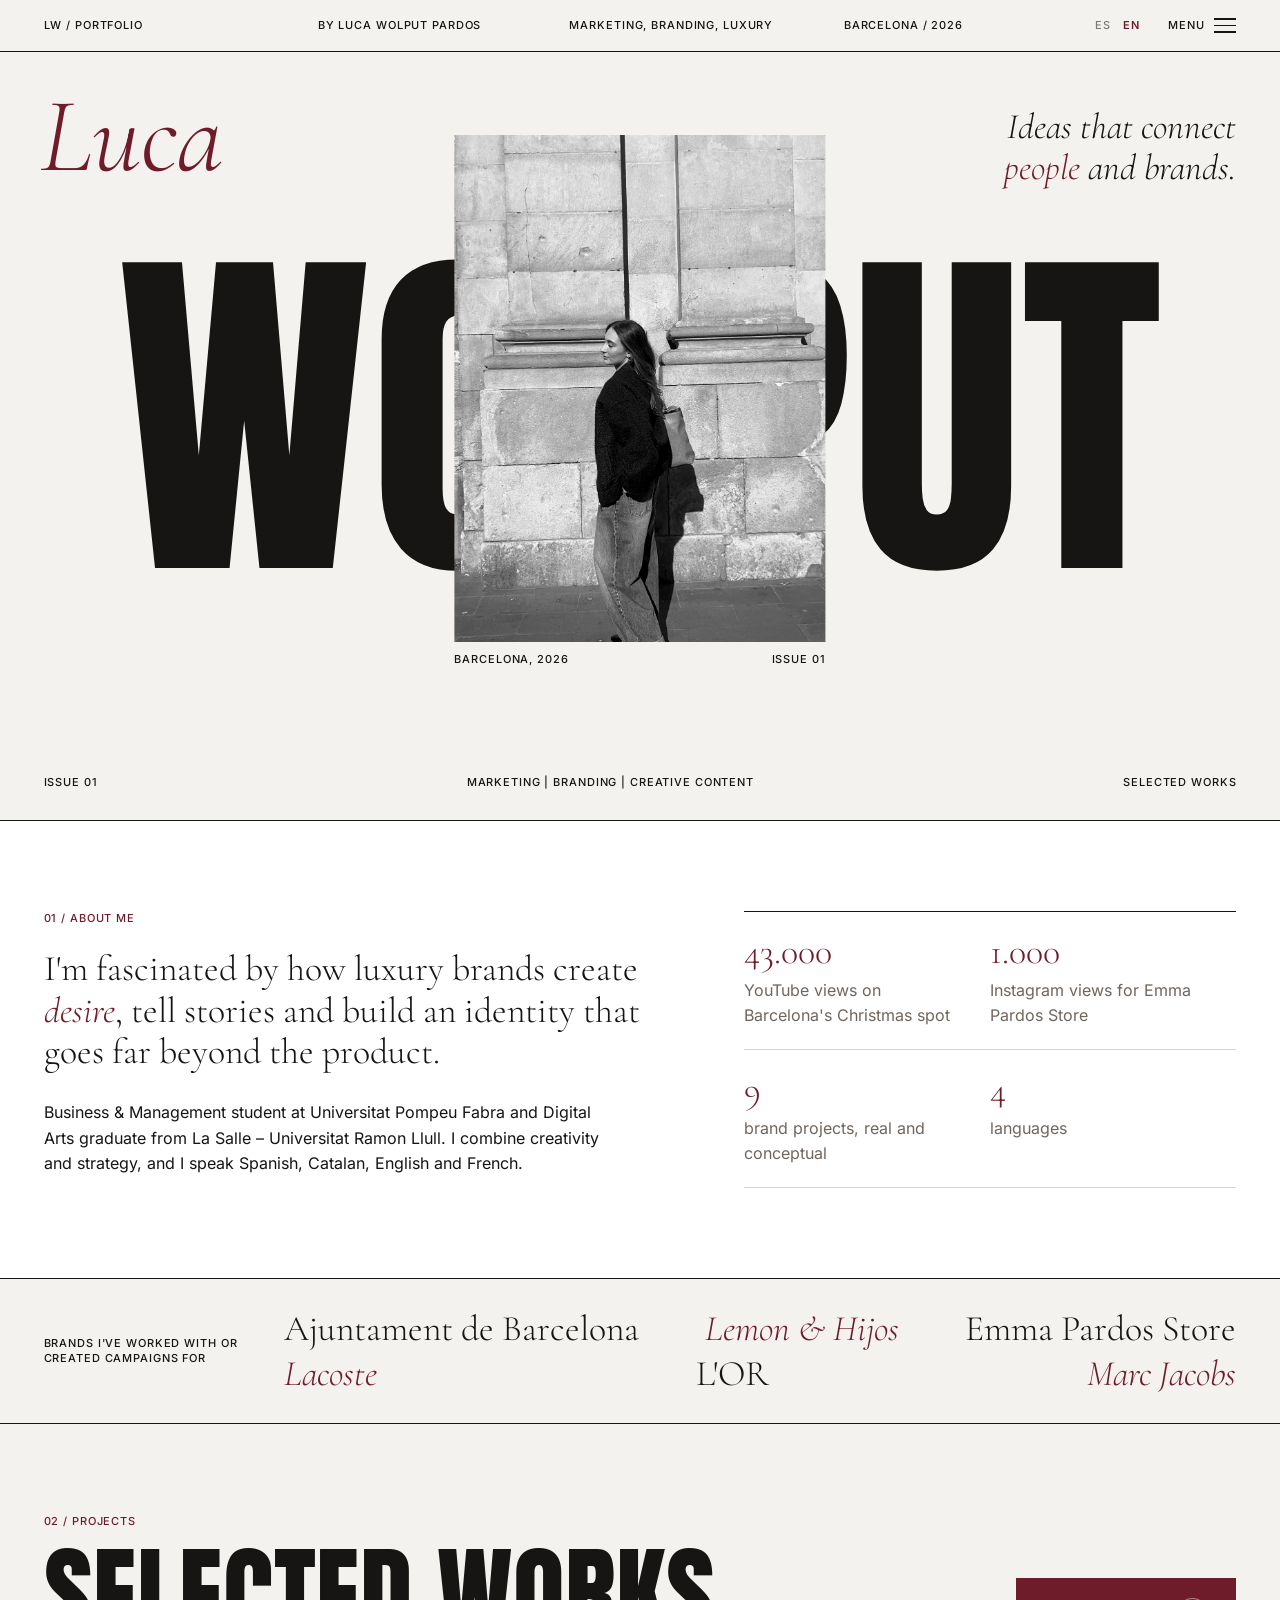
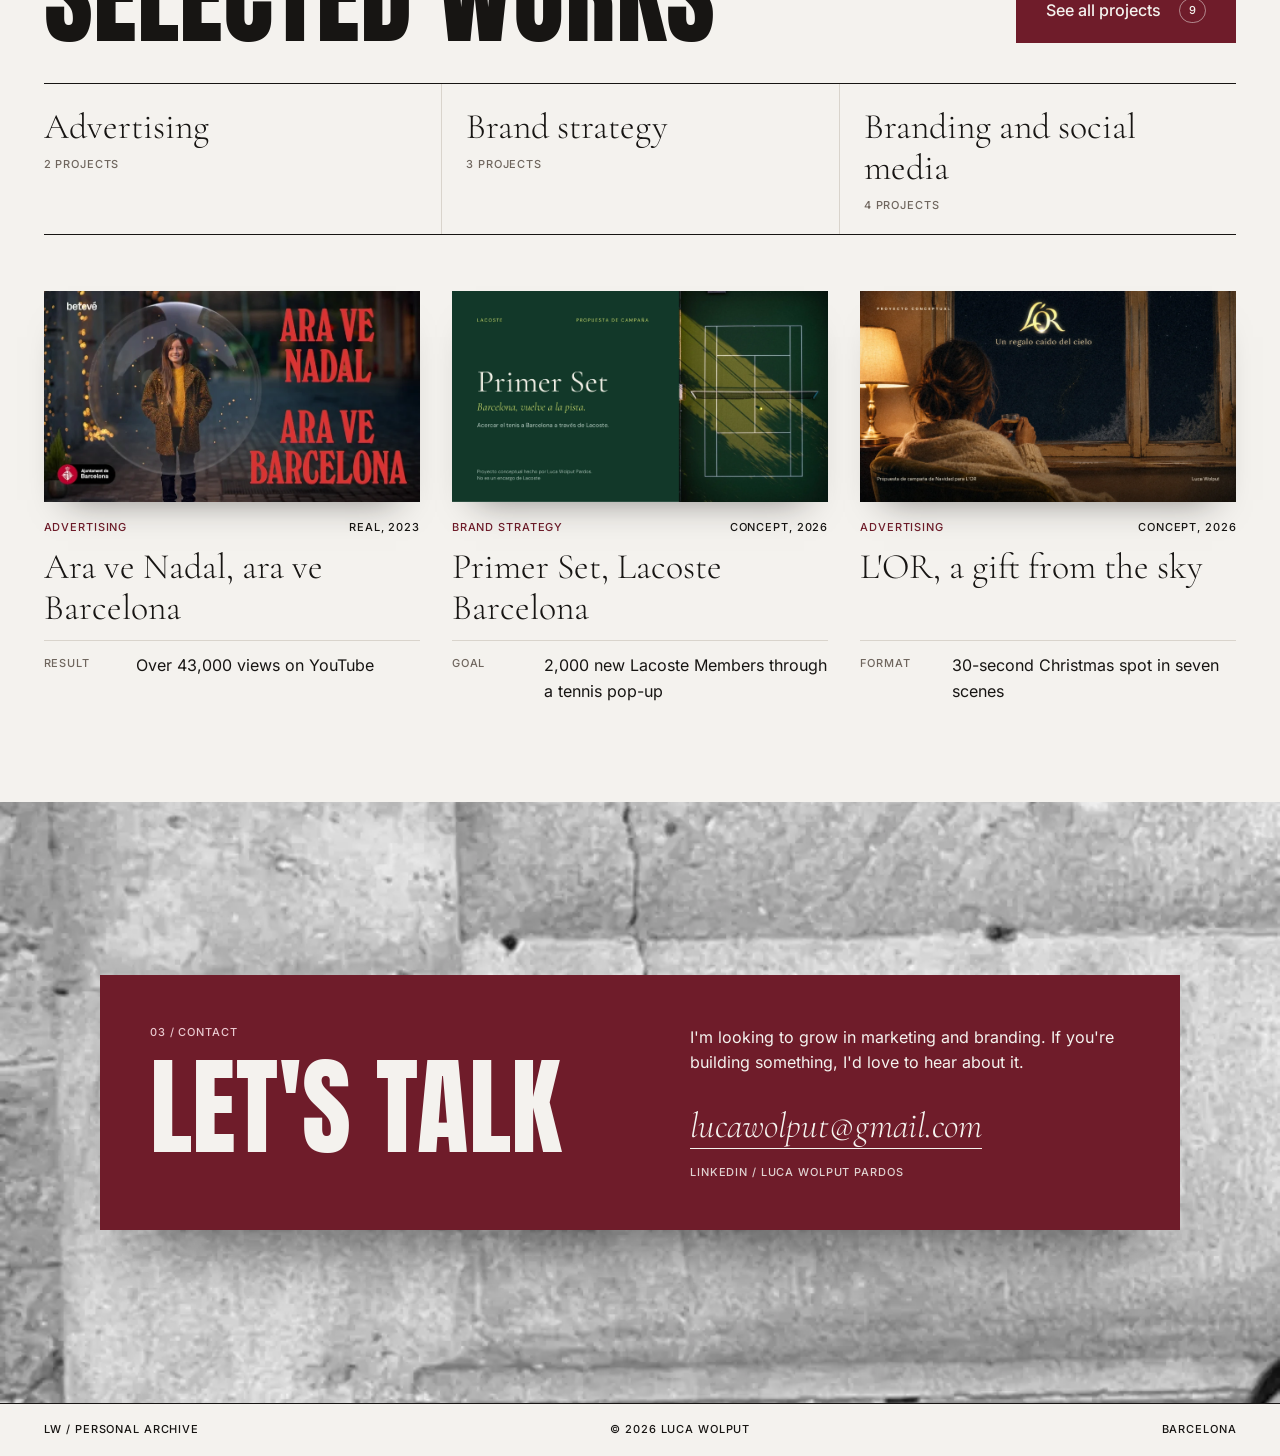
==== index.html @ 98c12f98 "Home de lujo con animaciones (sin publicar) Co-Authored-By: Claude Opus 5.5 <noreply@anthropic.com> " ====
<!DOCTYPE html>
<html lang="es">
<head>
  <meta charset="utf-8">
  <meta name="viewport" content="width=device-width, initial-scale=1">
  <title>Luca Wolput | Marketing, branding & luxury</title>
  <meta name="description" content="Portfolio de Luca Wolput: marketing, branding y estrategia de marca en Barcelona.">
  <link rel="icon" href="assets/img/favicon.svg" type="image/svg+xml">
  <link rel="preload" href="assets/fonts/anton-latin-400-normal.woff2" as="font" type="font/woff2" crossorigin>
  <link rel="preload" href="assets/fonts/cormorant-garamond-latin-300-italic.woff2" as="font" type="font/woff2" crossorigin>
  <link rel="stylesheet" href="assets/css/style.css">
</head>
<body class="is-loading">
  <a class="skip small" href="#main">Saltar al contenido</a>

  <!-- Cabecera de revista -->
  <header class="chrome small">
    <a href="#inicio" data-k="chrome.brand"></a>
    <span class="chrome__hide" data-k="chrome.by"></span>
    <span class="chrome__hide" data-k="chrome.field"></span>
    <span class="chrome__hide" data-k="chrome.place"></span>
    <span class="chrome__right">
      <span class="lang" role="group" aria-label="Idioma / Language">
        <button type="button" data-lang="es">ES</button>
        <button type="button" data-lang="en">EN</button>
      </span>
      <button type="button" class="burger" aria-expanded="false" aria-controls="menu">
        <span data-k="chrome.menu"></span><i aria-hidden="true"><b></b><b></b><b></b></i>
      </button>
    </span>
  </header>

  <!-- Menú: índice a pantalla completa -->
  <div class="menu" id="menu" aria-hidden="true">
    <div class="menu__inner">
      <div class="menu__top">
        <span class="small menu__label" data-k="menu.label"></span>
        <button type="button" class="menu__close small" data-k="chrome.close"></button>
      </div>
      <p class="menu__title" data-k="menu.title"></p>
      <ol class="menu__list" id="menu-list"></ol>
    </div>
  </div>

  <main id="main">
    <!-- Portada -->
    <section class="cover" id="inicio">
      <p class="cover__first" data-k="name_first"></p>
      <p class="cover__tag phrase"><span data-k="cover.tagline_before"></span> <em data-k="cover.tagline_accent"></em> <span data-k="cover.tagline_after"></span></p>
      <h1 class="cover__word"><span class="sr-only" data-k="name_first"></span> <span data-k="name_last"></span></h1>
      <figure class="cover__photo">
        <img data-src="cover.photo" data-alt="cover.photo_alt" width="1100" height="1467" fetchpriority="high">
        <figcaption class="small"><span data-k="cover.photo_caption_left"></span><span data-k="cover.photo_caption_right"></span></figcaption>
      </figure>
      <div class="cover__foot small"><span data-k="cover.foot_left"></span><span data-k="cover.foot_center"></span><span data-k="cover.foot_right"></span></div>
    </section>

    <!-- Sobre mí y cifras -->
    <section class="about" id="sobre-mi">
      <div>
        <span class="small label" data-reveal data-k="about.label"></span>
        <p class="phrase" data-reveal><span data-k="about.quote_before"></span> <em data-k="about.quote_accent"></em><span data-k="about.quote_after"></span></p>
        <p class="about__text" data-reveal data-k="about.text"></p>
      </div>
      <ul class="facts" id="facts"></ul>
    </section>

    <!-- Marcas -->
    <div class="brands">
      <span class="small" data-k="brands.label"></span>
      <ul id="brands"></ul>
    </div>

    <!-- Proyectos destacados -->
    <section class="works" id="proyectos">
      <div class="works__head">
        <div><span class="small label" data-reveal data-k="works.label"></span><h2 class="title" data-reveal data-k="works.title"></h2></div>
        <a class="btn" href="projects.html" data-reveal><span data-k="works.all"></span> <span class="btn__count" id="count-all"></span></a>
      </div>
      <ul class="cats" id="cats"></ul>
      <div class="cards" id="cards"></div>
    </section>

    <!-- Contacto -->
    <section class="contact" id="contacto">
      <div class="contact__card" data-reveal>
        <div><span class="small label" data-k="contact.label"></span><h2 class="title" data-k="contact.title"></h2></div>
        <div class="contact__right">
          <p data-k="contact.text"></p>
          <div>
            <a class="contact__mail" id="mail"></a>
            <a class="contact__li small" id="linkedin" target="_blank" rel="noopener" data-k="contact.linkedin_label"></a>
          </div>
        </div>
      </div>
    </section>
  </main>

  <footer class="footer small"><span data-k="footer.left"></span><span data-k="footer.center"></span><span data-k="footer.right"></span></footer>

  <script src="assets/js/main.js"></script>
</body>
</html>
---- assets/css/style.css ----
/* =========================================================
   Luca Wolput · portfolio
   Tres familias, una función cada una:
     Anton      → WOLPUT, ÍNDICE y títulos de sección
     Cormorant  → "Luca", frases, cifras y títulos de proyecto
     Inter      → todo lo demás
   Cinco tamaños para toda la web (--s1 a --s5).
   Los colores se pueden cambiar en content/site.json.
   ========================================================= */

@font-face { font-family: "Anton"; src: url(../fonts/anton-latin-400-normal.woff2) format("woff2"); font-display: swap; unicode-range: U+0000-00FF, U+0131, U+0152-0153, U+02BB-02BC, U+02C6, U+02DA, U+02DC, U+2000-206F, U+20AC, U+2122, U+2191, U+2193, U+2212, U+2215, U+FEFF, U+FFFD; }
@font-face { font-family: "Anton"; src: url(../fonts/anton-latin-ext-400-normal.woff2) format("woff2"); font-display: swap; unicode-range: U+0100-02AF, U+0304, U+0308, U+0329, U+1E00-1E9F, U+1EF2-1EFF, U+2020, U+20A0-20AB, U+20AD-20C0, U+2113, U+2C60-2C7F, U+A720-A7FF; }
@font-face { font-family: "Cormorant"; font-weight: 300; src: url(../fonts/cormorant-garamond-latin-300-normal.woff2) format("woff2"); font-display: swap; unicode-range: U+0000-00FF, U+0131, U+0152-0153, U+02BB-02BC, U+02C6, U+02DA, U+02DC, U+2000-206F, U+20AC, U+2122, U+2191, U+2193, U+2212, U+2215, U+FEFF, U+FFFD; }
@font-face { font-family: "Cormorant"; font-weight: 300; src: url(../fonts/cormorant-garamond-latin-ext-300-normal.woff2) format("woff2"); font-display: swap; unicode-range: U+0100-02AF, U+0304, U+0308, U+0329, U+1E00-1E9F, U+1EF2-1EFF, U+2020, U+20A0-20AB, U+20AD-20C0, U+2113, U+2C60-2C7F, U+A720-A7FF; }
@font-face { font-family: "Cormorant"; font-weight: 300; font-style: italic; src: url(../fonts/cormorant-garamond-latin-300-italic.woff2) format("woff2"); font-display: swap; unicode-range: U+0000-00FF, U+0131, U+0152-0153, U+02BB-02BC, U+02C6, U+02DA, U+02DC, U+2000-206F, U+20AC, U+2122, U+2191, U+2193, U+2212, U+2215, U+FEFF, U+FFFD; }
@font-face { font-family: "Cormorant"; font-weight: 300; font-style: italic; src: url(../fonts/cormorant-garamond-latin-ext-300-italic.woff2) format("woff2"); font-display: swap; unicode-range: U+0100-02AF, U+0304, U+0308, U+0329, U+1E00-1E9F, U+1EF2-1EFF, U+2020, U+20A0-20AB, U+20AD-20C0, U+2113, U+2C60-2C7F, U+A720-A7FF; }
@font-face { font-family: "Inter"; font-weight: 400; src: url(../fonts/inter-latin-400-normal.woff2) format("woff2"); font-display: swap; }
@font-face { font-family: "Inter"; font-weight: 500; src: url(../fonts/inter-latin-500-normal.woff2) format("woff2"); font-display: swap; }
@font-face { font-family: "Inter"; font-weight: 600; src: url(../fonts/inter-latin-600-normal.woff2) format("woff2"); font-display: swap; }

:root {
  --s1: clamp(128px, 27.8vw, 400px);  /* nombre de portada e ÍNDICE */
  --s2: clamp(58px, 8.3vw, 120px);    /* títulos de sección y "Luca" */
  --s3: clamp(26px, 2.8vw, 40px);     /* frases, cifras, títulos de proyecto */
  --s4: 16px;                         /* texto */
  --s5: 11px;                         /* cabecera, etiquetas, pies de foto */

  --paper: #F4F2EE;
  --ink: #171513;
  --stone: #D9D4CC;
  --blush: #EFE5DF;
  --taupe: #6F665E;
  --garnet: #6F1C2A;

  --display: "Anton", "Arial Narrow", sans-serif;
  --serif: "Cormorant", Garamond, serif;
  --sans: "Inter", system-ui, sans-serif;

  --pad: clamp(20px, 3.4vw, 48px);
  --ease: cubic-bezier(.22, .7, .18, 1);
}

*, *::before, *::after { box-sizing: border-box; }
html { -webkit-text-size-adjust: 100%; scroll-behavior: smooth; }
body { margin: 0; background: var(--paper); color: var(--ink); font: 400 var(--s4)/1.6 var(--sans); -webkit-font-smoothing: antialiased; }
p, h1, h2, h3, ul, ol, figure { margin: 0; padding: 0; list-style: none; }
img { display: block; max-width: 100%; height: auto; }
a { color: inherit; text-decoration: none; }
button { font: inherit; color: inherit; background: none; border: 0; padding: 0; cursor: pointer; }
:focus-visible { outline: 1.5px solid var(--garnet); outline-offset: 4px; }
.sr-only { position: absolute; width: 1px; height: 1px; overflow: hidden; clip: rect(0 0 0 0); white-space: nowrap; }
.skip { position: absolute; left: -999px; top: 8px; z-index: 50; background: var(--ink); color: var(--paper); padding: 10px 14px; }
.skip:focus { left: 8px; }

/* piezas de texto reutilizables */
.small { font: 500 var(--s5)/1.4 var(--sans); letter-spacing: .08em; text-transform: uppercase; }
.title { font: 400 var(--s2)/.86 var(--display); letter-spacing: .002em; }
.phrase { font: 300 var(--s3)/1.15 var(--serif); }
.phrase em { color: var(--garnet); }
.label { display: block; color: var(--garnet); margin-bottom: 22px; }

/* ---------- cabecera de revista ---------- */
.chrome {
  position: sticky; top: 0; z-index: 30;
  display: grid; grid-template-columns: 1.1fr 1fr 1.1fr 1fr auto; align-items: center; gap: 24px;
  padding: 18px var(--pad); border-bottom: 1px solid var(--ink);
  background: color-mix(in srgb, var(--paper) 92%, transparent); backdrop-filter: blur(8px);
}
.chrome__right { display: flex; align-items: center; gap: 28px; justify-self: end; }
.lang { display: flex; gap: 12px; }
.lang button { font: inherit; letter-spacing: inherit; opacity: .55; transition: opacity .3s, color .3s; }
.lang button[aria-pressed="true"] { opacity: 1; color: var(--garnet); font-weight: 600; }
.lang button:hover { opacity: 1; }
.burger { display: flex; align-items: center; gap: 10px; font: inherit; letter-spacing: inherit; text-transform: inherit; }
.burger i { display: grid; gap: 5px; width: 22px; }
.burger b { height: 1.5px; background: var(--ink); transition: transform .4s var(--ease); }
.burger:hover b:nth-child(2) { transform: translateX(5px); }

/* ---------- menú (índice) ---------- */
.menu {
  position: fixed; inset: 0; z-index: 40; background: var(--blush);
  clip-path: inset(0 0 100% 0); visibility: hidden;
  transition: clip-path .9s var(--ease), visibility 0s .9s;
}
.menu.is-open { clip-path: inset(0 0 0 0); visibility: visible; transition: clip-path .9s var(--ease), visibility 0s; }
.menu__inner { height: 100%; display: grid; grid-template-rows: auto 1fr auto; padding: 22px var(--pad) clamp(28px, 5vh, 56px); }
.menu__top { display: flex; justify-content: space-between; align-items: center; }
.menu__label { color: var(--garnet); }
.menu__close { position: relative; font: inherit; letter-spacing: inherit; text-transform: inherit; }
.menu__close::after { content: ""; position: absolute; left: 0; right: 0; bottom: -4px; height: 1px; background: currentColor; transform: scaleX(0); transform-origin: left; transition: transform .4s var(--ease); }
.menu__close:hover::after { transform: scaleX(1); }
.menu__title { font: 400 var(--s1)/.8 var(--display); align-self: center; padding-top: .22em; }
.menu__list { display: grid; grid-template-columns: repeat(4, 1fr); border-top: 1px solid var(--ink); }
.menu__list li { border-right: 1px solid var(--stone); }
.menu__list li:last-child { border-right: 0; }
.menu__list a { display: block; padding: 24px 24px 4px; height: 100%; }
.menu__list li:first-child a { padding-left: 0; }
.menu__n { display: block; font: 400 var(--s3)/1 var(--display); color: var(--garnet); margin-bottom: 14px; }
.menu__t { display: block; font: 300 var(--s3)/1 var(--serif); margin-bottom: 10px; transition: transform .5s var(--ease), color .3s; }
.menu__d { display: block; color: var(--taupe); }
.menu__list a:hover .menu__t { transform: translateX(10px); color: var(--garnet); }
/* entrada escalonada del índice */
.menu .menu__title, .menu .menu__list li { opacity: 0; transform: translateY(24px); transition: opacity .7s var(--ease), transform .7s var(--ease); }
.menu.is-open .menu__title { opacity: 1; transform: none; transition-delay: .25s; }
.menu.is-open .menu__list li { opacity: 1; transform: none; }
.menu.is-open .menu__list li:nth-child(1) { transition-delay: .4s; }
.menu.is-open .menu__list li:nth-child(2) { transition-delay: .48s; }
.menu.is-open .menu__list li:nth-child(3) { transition-delay: .56s; }
.menu.is-open .menu__list li:nth-child(4) { transition-delay: .64s; }
body.menu-open { overflow: hidden; }

/* ---------- portada ---------- */
.cover { position: relative; height: clamp(560px, 60vw, 860px); overflow: hidden; }
.cover__first { position: absolute; left: calc(var(--pad) - 4px); top: clamp(18px, 2.4vw, 34px); font: italic 300 var(--s2)/1 var(--serif); color: var(--garnet); z-index: 3; }
.cover__tag { position: absolute; right: var(--pad); top: clamp(30px, 4.2vw, 60px); width: min(300px, 32vw); text-align: right; font-style: italic; z-index: 3; }
.cover__word { position: absolute; left: 0; right: 0; top: 29%; text-align: center; font: 400 var(--s1)/.8 var(--display); white-space: nowrap; }
.cover__photo { position: absolute; left: 50%; top: 10.7%; width: clamp(210px, 29vw, 420px); transform: translateX(-50%); z-index: 2; }
.cover__photo img { width: 100%; aspect-ratio: 3 / 4.1; object-fit: cover; object-position: 45% 30%; filter: grayscale(1) contrast(1.05); }
.cover__photo figcaption { display: flex; justify-content: space-between; margin-top: 10px; }
.cover__foot { position: absolute; left: var(--pad); right: var(--pad); bottom: 30px; display: flex; justify-content: space-between; gap: 16px; }

/* ---------- sobre mí + cifras ---------- */
.about { display: grid; grid-template-columns: 1.25fr 1fr; gap: clamp(40px, 6.6vw, 96px); padding: clamp(64px, 7vw, 100px) var(--pad); background: #fff; border-top: 1px solid var(--ink); }
.about__text { margin-top: 28px; max-width: 58ch; }
.facts { display: grid; grid-template-columns: 1fr 1fr; align-self: end; border-top: 1px solid var(--ink); }
.facts li { padding: 22px 24px 20px 0; border-bottom: 1px solid var(--stone); }
.facts b { display: block; font: 300 var(--s3)/1 var(--serif); color: var(--garnet); margin-bottom: 8px; }
.facts span { display: block; color: var(--taupe); max-width: 26ch; }

/* ---------- marcas ---------- */
.brands { display: grid; grid-template-columns: 200px 1fr; gap: 40px; align-items: center; padding: 30px var(--pad); border-top: 1px solid var(--ink); border-bottom: 1px solid var(--ink); }
.brands ul { display: flex; flex-wrap: wrap; justify-content: space-between; gap: 6px 36px; }
.brands li { font: 300 var(--s3)/1.1 var(--serif); }
.brands li:nth-child(even) { font-style: italic; color: var(--garnet); }

/* ---------- proyectos ---------- */
.works { padding: clamp(64px, 7vw, 100px) var(--pad) clamp(72px, 7.6vw, 110px); }
.works__head { display: flex; justify-content: space-between; align-items: end; gap: 24px; margin-bottom: 40px; }

.btn {
  position: relative; overflow: hidden; isolation: isolate;
  display: inline-flex; align-items: center; gap: 18px; white-space: nowrap;
  padding: 20px 30px; background: var(--garnet); color: var(--paper);
  font: 500 var(--s4)/1 var(--sans);
  transition: scale .2s var(--ease), opacity .9s var(--ease), transform .9s var(--ease);
}
.btn::before { content: ""; position: absolute; inset: 0; z-index: -1; background: var(--ink); transform: scaleX(0); transform-origin: left; transition: transform .6s var(--ease); }
.btn:hover::before { transform: scaleX(1); }
.btn:active { scale: .95; }
.btn__count { font: 500 var(--s5)/1 var(--sans); letter-spacing: .08em; border: 1px solid color-mix(in srgb, var(--paper) 50%, transparent); padding: 6px 9px; border-radius: 99px; }

.cats { display: grid; grid-template-columns: repeat(3, 1fr); border-top: 1px solid var(--ink); border-bottom: 1px solid var(--ink); margin-bottom: 56px; }
.cats li { border-left: 1px solid var(--stone); }
.cats li:first-child { border-left: 0; }
.cats a { display: flex; flex-direction: column; gap: 10px; padding: 22px 24px 20px; }
.cats li:first-child a { padding-left: 0; }
.cats .phrase { transition: transform .5s var(--ease), color .3s; }
.cats .small { color: var(--taupe); }
.cats a:hover .phrase { transform: translateX(8px); color: var(--garnet); }

.cards { display: grid; grid-template-columns: repeat(3, 1fr); gap: 32px; }
.card a { display: block; }
.card__img { position: relative; overflow: hidden; margin-bottom: 18px; box-shadow: 0 22px 34px -24px rgba(23, 21, 19, .5); transition: scale .25s var(--ease); }
.card__img img { width: 100%; }
.card__img img { transition: opacity 1s var(--ease), filter 1.1s var(--ease), transform 1.4s var(--ease); }
.card__view { position: absolute; left: 14px; bottom: 14px; background: var(--paper); padding: 9px 12px; opacity: 0; transform: translateY(8px); transition: opacity .5s var(--ease), transform .5s var(--ease); }
.card a:hover .card__img img { transform: scale(1.045); }
.card a:hover .card__view, .card a:focus-visible .card__view { opacity: 1; transform: none; }
.card a:active .card__img { scale: .96; }
.card__meta { display: flex; justify-content: space-between; gap: 12px; margin-bottom: 10px; }
.card__meta span:first-child { color: var(--garnet); }
.card h3 { margin-bottom: 12px; min-height: 2.3em; }
.card__data { border-top: 1px solid var(--stone); padding-top: 12px; display: flex; gap: 16px; }
.card__data .small { color: var(--taupe); padding-top: 3px; min-width: 76px; }

/* ---------- contacto ---------- */
.contact { min-height: clamp(520px, 47vw, 680px); display: grid; place-items: center; padding: 60px var(--pad); background: var(--stone) center / cover no-repeat; }
.contact__card { width: min(1080px, 100%); display: grid; grid-template-columns: 1.1fr 1fr; gap: 56px; padding: clamp(32px, 3.9vw, 56px); background: var(--garnet); color: var(--paper); box-shadow: 0 50px 70px -40px rgba(0, 0, 0, .6); }
.contact__card .label { color: #E9C9CF; }
.contact__right { display: grid; align-content: space-between; gap: 30px; }
.contact__mail { display: inline-block; font: italic 300 var(--s3)/1.1 var(--serif); background: linear-gradient(currentColor, currentColor) 0 100% / 100% 1px no-repeat; padding-bottom: 4px; transition: background-size .6s var(--ease); white-space: nowrap; }
.contact__mail:hover { background-size: 0 1px; background-position: 100% 100%; }
.contact__li { display: block; margin-top: 16px; opacity: .85; transition: opacity .3s; }
.contact__li:hover { opacity: 1; }

.footer { display: flex; justify-content: space-between; gap: 16px; padding: 18px var(--pad); border-top: 1px solid var(--ink); }

/* =========================================================
   ANIMACIONES
   ========================================================= */
/* Entrada de la portada: desenfoque que se enfoca, con fundido y zoom mínimo */
.cover__photo img { transition: filter 1.6s var(--ease), opacity 1.4s var(--ease), transform 1.8s var(--ease); }
.cover__word { transition: filter 1.6s var(--ease) .15s, opacity 1.4s var(--ease) .15s, transform 1.8s var(--ease) .15s; }
.is-loading .cover__photo img { opacity: 0; filter: grayscale(1) blur(22px); transform: scale(1.06); }
.is-loading .cover__word { opacity: 0; filter: blur(16px); transform: scale(1.015); }
.cover__first { transition: opacity 1s var(--ease) .7s; }
.cover__tag { transition: opacity 1s var(--ease) .85s; }
.cover__photo figcaption, .cover__foot { transition: opacity 1s var(--ease) 1s; }
.is-loading .cover__first, .is-loading .cover__tag, .is-loading .cover__foot, .is-loading .cover__photo figcaption { opacity: 0; }

/* Al hacer scroll: textos con fundido suave, imágenes que se enfocan */
[data-reveal] { opacity: 0; transform: translateY(14px); transition: opacity .9s var(--ease), transform .9s var(--ease); }
[data-reveal].is-in { opacity: 1; transform: none; }
.btn[data-reveal] { transition: opacity .9s var(--ease), transform .9s var(--ease), scale .2s var(--ease); }
[data-reveal-img] img { opacity: 0; filter: blur(14px); transform: scale(1.04); }
[data-reveal-img].is-in img { opacity: 1; filter: none; transform: none; }
[data-reveal-img].is-in a:hover img, .card a:hover [data-reveal-img].is-in img { transform: scale(1.045); }

/* Cambio de idioma: fundido del texto */
main, .footer, .menu__inner { transition: opacity .25s ease; }
body.is-switching main, body.is-switching .footer, body.is-switching .menu__inner { opacity: 0; }

/* ---------- tablet y móvil ---------- */
@media (max-width: 960px) {
  .chrome { grid-template-columns: 1fr auto; }
  .chrome__hide { display: none; }
  .about { grid-template-columns: 1fr; }
  .brands { grid-template-columns: 1fr; gap: 16px; }
  .brands ul { justify-content: flex-start; }
  .cards { grid-template-columns: 1fr 1fr; }
  .cards .card:last-child { grid-column: 1 / -1; max-width: calc(50% - 16px); }
  .contact__card { grid-template-columns: 1fr; gap: 28px; }
  .menu__list { grid-template-columns: 1fr 1fr; }
  .menu__list li:nth-child(2) { border-right: 0; }
  .menu__list li:nth-child(3) a { padding-left: 0; }
  .menu__list li:nth-child(n+3) { border-top: 1px solid var(--stone); }
}
@media (max-width: 640px) {
  .cover { height: auto; padding: 14px var(--pad) 26px; display: flex; flex-direction: column; }
  .cover__first, .cover__tag, .cover__word, .cover__photo, .cover__foot { position: static; transform: none; }
  .cover__word { text-align: left; font-size: 30vw; margin: 4px 0 -0.2em; position: relative; z-index: 1; }
  .cover__photo { position: relative; left: auto; top: auto; z-index: 2; width: 70%; align-self: flex-end; order: 3; }
  .cover__first { order: 1; }
  .cover__word { order: 2; }
  .cover__tag { order: 4; }
  .cover__foot { order: 5; }
  .cover__tag { width: auto; text-align: left; margin-top: 26px; }
  .cover__foot { margin-top: 26px; flex-direction: column; gap: 6px; }
  .is-loading .cover__word { transform: none; }
  .works__head { flex-direction: column; align-items: flex-start; }
  .cats { grid-template-columns: 1fr; }
  .cats li { border-left: 0; border-top: 1px solid var(--stone); }
  .cats li:first-child { border-top: 0; }
  .cats a { padding-left: 0; }
  .cards { grid-template-columns: 1fr; }
  .cards .card:last-child { max-width: none; }
  .footer { flex-direction: column; gap: 6px; }
  .menu__title { font-size: 34vw; }
  .menu__list { grid-template-columns: 1fr; }
  .menu__list li, .menu__list li:nth-child(n+3) { border-right: 0; border-top: 1px solid var(--stone); }
  .menu__list a { padding: 16px 0 8px; display: grid; grid-template-columns: 56px 1fr; column-gap: 12px; }
  .menu__n { grid-row: span 2; margin: 0; }
  .menu__t { margin-bottom: 4px; }
}

/* Si alguien prefiere menos movimiento, todo aparece directamente */
@media (prefers-reduced-motion: reduce) {
  html { scroll-behavior: auto; }
  *, *::before, *::after { transition-duration: .01ms !important; transition-delay: 0s !important; }
  [data-reveal], [data-reveal-img] img { opacity: 1; transform: none; filter: none; }
}
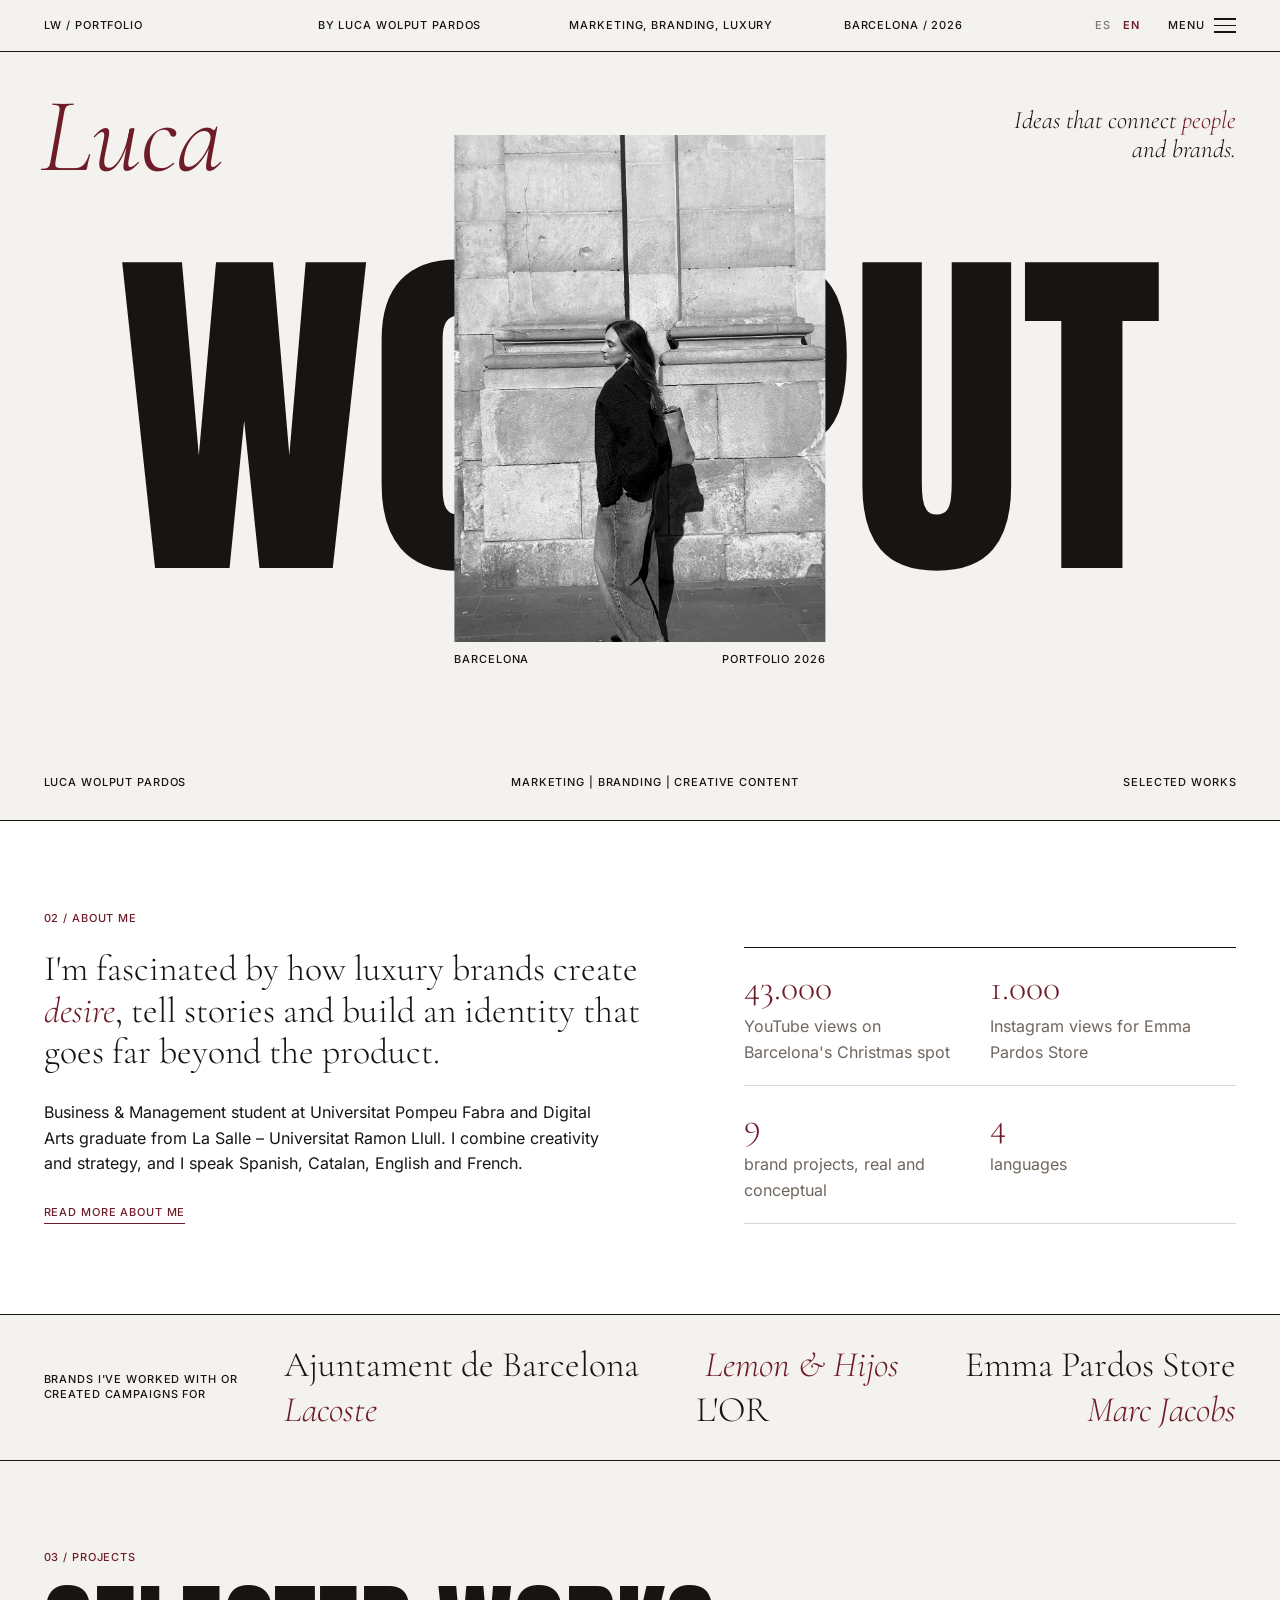
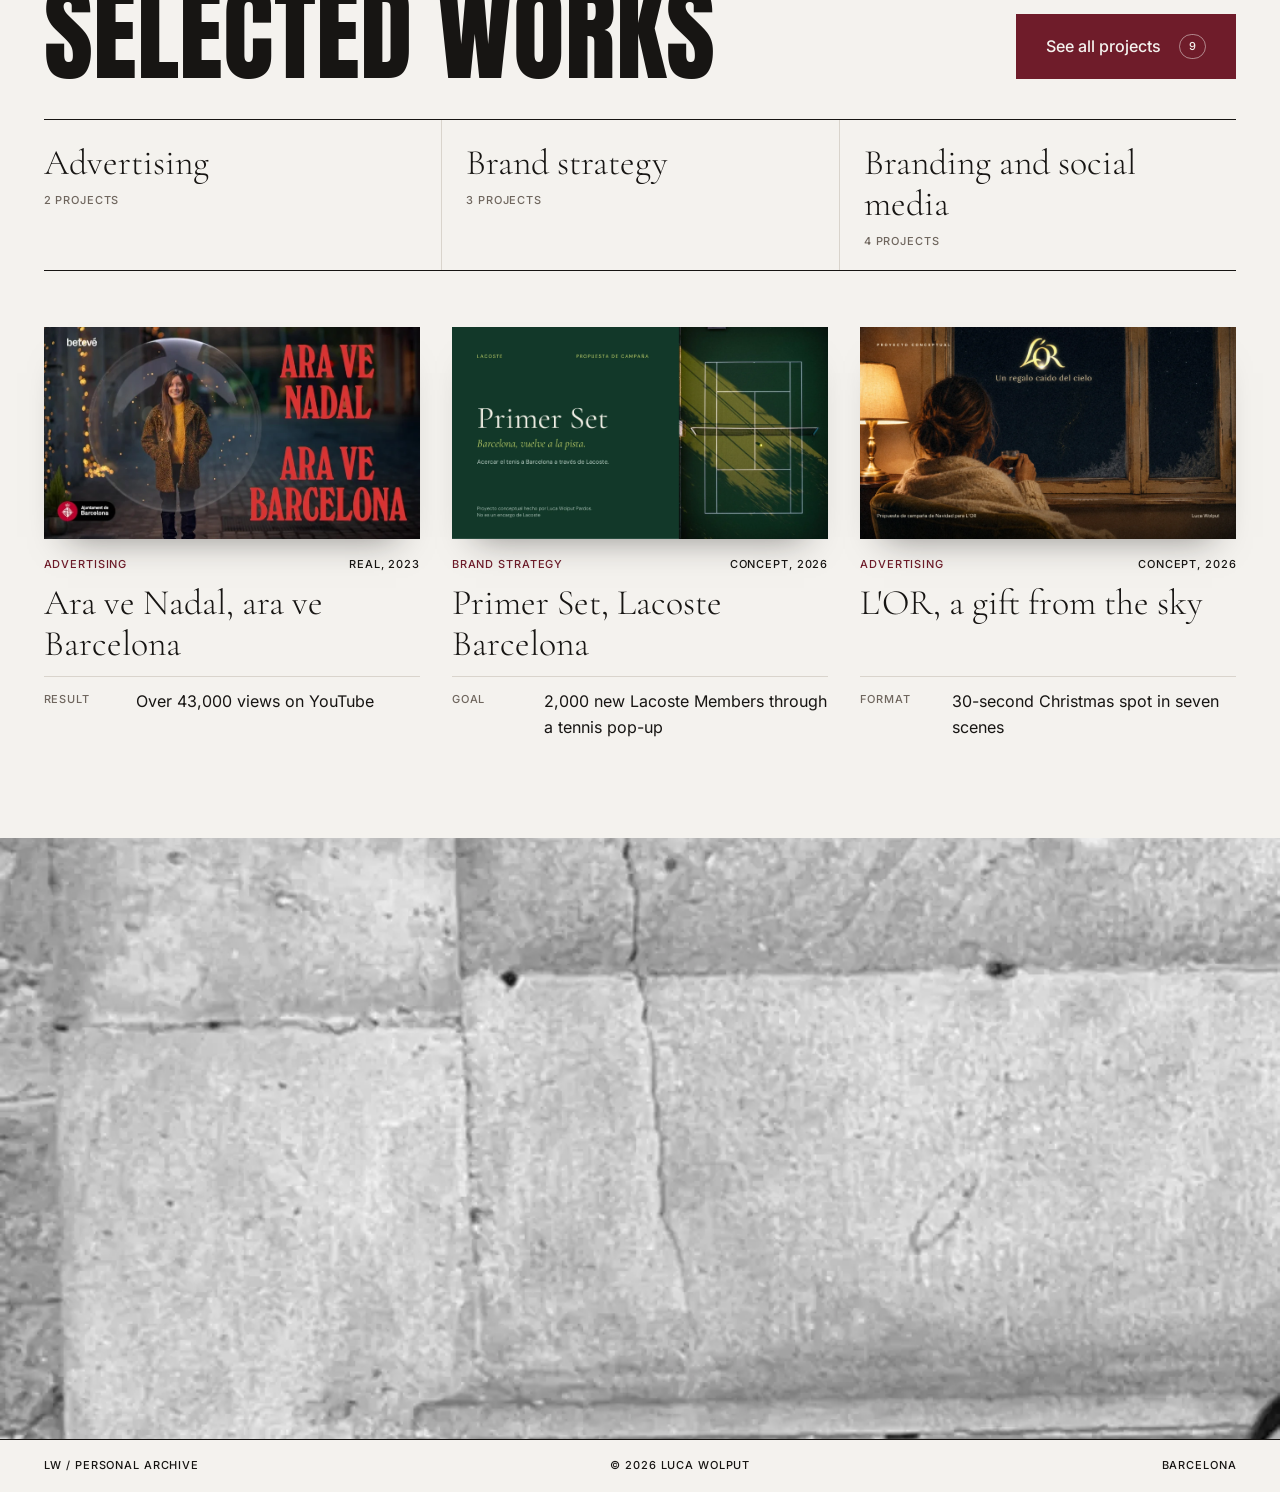
==== commit ecde8432: "Página Sobre mí y CV en español e inglés Co-Authored-By: Claude Opus 5.5 <noreply@anthropic.com> Cla" ====
--- a/index.html
+++ b/index.html
@@ -61,6 +61,7 @@
         <span class="small label" data-reveal data-k="about.label"></span>
         <p class="phrase" data-reveal><span data-k="about.quote_before"></span> <em data-k="about.quote_accent"></em><span data-k="about.quote_after"></span></p>
         <p class="about__text" data-reveal data-k="about.text"></p>
+        <a class="more small" href="about.html" data-reveal data-k="about.more"></a>
       </div>
       <ul class="facts" id="facts"></ul>
     </section>
--- a/assets/css/style.css
+++ b/assets/css/style.css
@@ -112,7 +112,7 @@
 /* ---------- portada ---------- */
 .cover { position: relative; height: clamp(560px, 60vw, 860px); overflow: hidden; }
 .cover__first { position: absolute; left: calc(var(--pad) - 4px); top: clamp(18px, 2.4vw, 34px); font: italic 300 var(--s2)/1 var(--serif); color: var(--garnet); z-index: 3; }
-.cover__tag { position: absolute; right: var(--pad); top: clamp(30px, 4.2vw, 60px); width: min(300px, 32vw); text-align: right; font-style: italic; z-index: 3; }
+.cover__tag { position: absolute; right: var(--pad); top: clamp(30px, 4.2vw, 60px); width: min(230px, 20vw); text-align: right; font-style: italic; font-size: calc(var(--s3) * .7); z-index: 3; }
 .cover__word { position: absolute; left: 0; right: 0; top: 29%; text-align: center; font: 400 var(--s1)/.8 var(--display); white-space: nowrap; }
 .cover__photo { position: absolute; left: 50%; top: 10.7%; width: clamp(210px, 29vw, 420px); transform: translateX(-50%); z-index: 2; }
 .cover__photo img { width: 100%; aspect-ratio: 3 / 4.1; object-fit: cover; object-position: 45% 30%; filter: grayscale(1) contrast(1.05); }
@@ -185,6 +185,61 @@
 
 .footer { display: flex; justify-content: space-between; gap: 16px; padding: 18px var(--pad); border-top: 1px solid var(--ink); }
 
+/* enlace "Leer más" en la Home */
+.more { display: inline-block; margin-top: 28px; padding-bottom: 4px; color: var(--garnet); background: linear-gradient(currentColor, currentColor) 0 100% / 100% 1px no-repeat; transition: background-size .6s var(--ease); }
+.more:hover { background-size: 0 1px; background-position: 100% 100%; }
+
+/* =========================================================
+   PÁGINA SOBRE MÍ
+   ========================================================= */
+.ab-hero { display: grid; grid-template-columns: 1.3fr 1fr; gap: clamp(40px, 6.6vw, 96px); align-items: start; padding: clamp(48px, 5.5vw, 80px) var(--pad) clamp(64px, 7vw, 100px); }
+.ab-hero__title { font: 400 var(--s2)/.86 var(--display); margin-bottom: 36px; }
+.ab-hero__intro { margin-bottom: 28px; max-width: 26ch; }
+.ab-hero__bio p { max-width: 60ch; margin-bottom: 16px; }
+.ab-hero__bio p:last-child { margin-bottom: 36px; }
+.ab-hero__photo { position: sticky; top: 90px; }
+.ab-hero__photo img { width: 100%; aspect-ratio: 3 / 4.1; object-fit: cover; object-position: 45% 30%; box-shadow: 0 30px 50px -34px rgba(23, 21, 19, .55); }
+.ab-hero__photo figcaption { display: flex; justify-content: space-between; margin-top: 10px; }
+.page-about .btn { cursor: pointer; }
+
+.ab-block { display: grid; grid-template-columns: minmax(0, 1fr) minmax(0, 2.1fr); gap: 36px clamp(32px, 5vw, 72px); padding: clamp(56px, 6vw, 88px) var(--pad); border-top: 1px solid var(--ink); }
+.ab-block:nth-of-type(odd) { background: #fff; }
+.ab-block--last { padding-bottom: clamp(72px, 7.6vw, 110px); }
+.ab-other { margin-top: 48px; }
+.ab-block__head { grid-column: 1 / -1; }
+.ab-block__body { grid-column: 2; }
+
+.rows { border-top: 1px solid var(--ink); }
+.row { display: grid; grid-template-columns: 170px 1fr; gap: 24px; padding: 22px 0 20px; border-bottom: 1px solid var(--stone); }
+.row__years { color: var(--taupe); padding-top: 6px; }
+.row__name { font: 300 var(--s3)/1.1 var(--serif); }
+.row__role { display: block; margin: 6px 0 10px; color: var(--garnet); }
+.row__points li { position: relative; padding-left: 16px; margin-bottom: 4px; max-width: 64ch; }
+.row__points li::before { content: ""; position: absolute; left: 0; top: .72em; width: 6px; height: 1px; background: var(--ink); }
+.row__data { display: inline-block; margin-top: 8px; font: italic 300 var(--s3)/1.1 var(--serif); color: var(--garnet); }
+.row__note { color: var(--taupe); margin-top: 4px; }
+.rows--certs .row { grid-template-columns: 1fr auto; align-items: baseline; }
+.rows--certs .row__status { color: var(--garnet); white-space: nowrap; }
+.rows--certs .row__issuer { display: block; margin-top: 6px; color: var(--taupe); }
+
+.skills { display: grid; grid-template-columns: repeat(3, 1fr); border-top: 1px solid var(--ink); }
+.skills li { padding: 22px 24px 0 0; }
+.skills li + li { padding-left: 24px; border-left: 1px solid var(--stone); }
+.skills .small { display: block; color: var(--garnet); margin-bottom: 10px; }
+
+@media (max-width: 960px) {
+  .ab-hero { grid-template-columns: 1fr; }
+  .ab-hero__photo { position: static; max-width: 460px; }
+  .ab-block { grid-template-columns: 1fr; gap: 24px; }
+  .ab-block__body { grid-column: 1; }
+  .skills { grid-template-columns: 1fr; }
+  .skills li + li { padding-left: 0; border-left: 0; border-top: 1px solid var(--stone); margin-top: 22px; }
+}
+@media (max-width: 640px) {
+  .row { grid-template-columns: 1fr; gap: 6px; }
+  .row__years { padding-top: 0; }
+}
+
 /* =========================================================
    ANIMACIONES
    ========================================================= */
@@ -234,7 +289,7 @@
   .cover__word { order: 2; }
   .cover__tag { order: 4; }
   .cover__foot { order: 5; }
-  .cover__tag { width: auto; text-align: left; margin-top: 26px; }
+  .cover__tag { width: auto; text-align: left; margin-top: 26px; font-size: var(--s3); }
   .cover__foot { margin-top: 26px; flex-direction: column; gap: 6px; }
   .is-loading .cover__word { transform: none; }
   .works__head { flex-direction: column; align-items: flex-start; }
